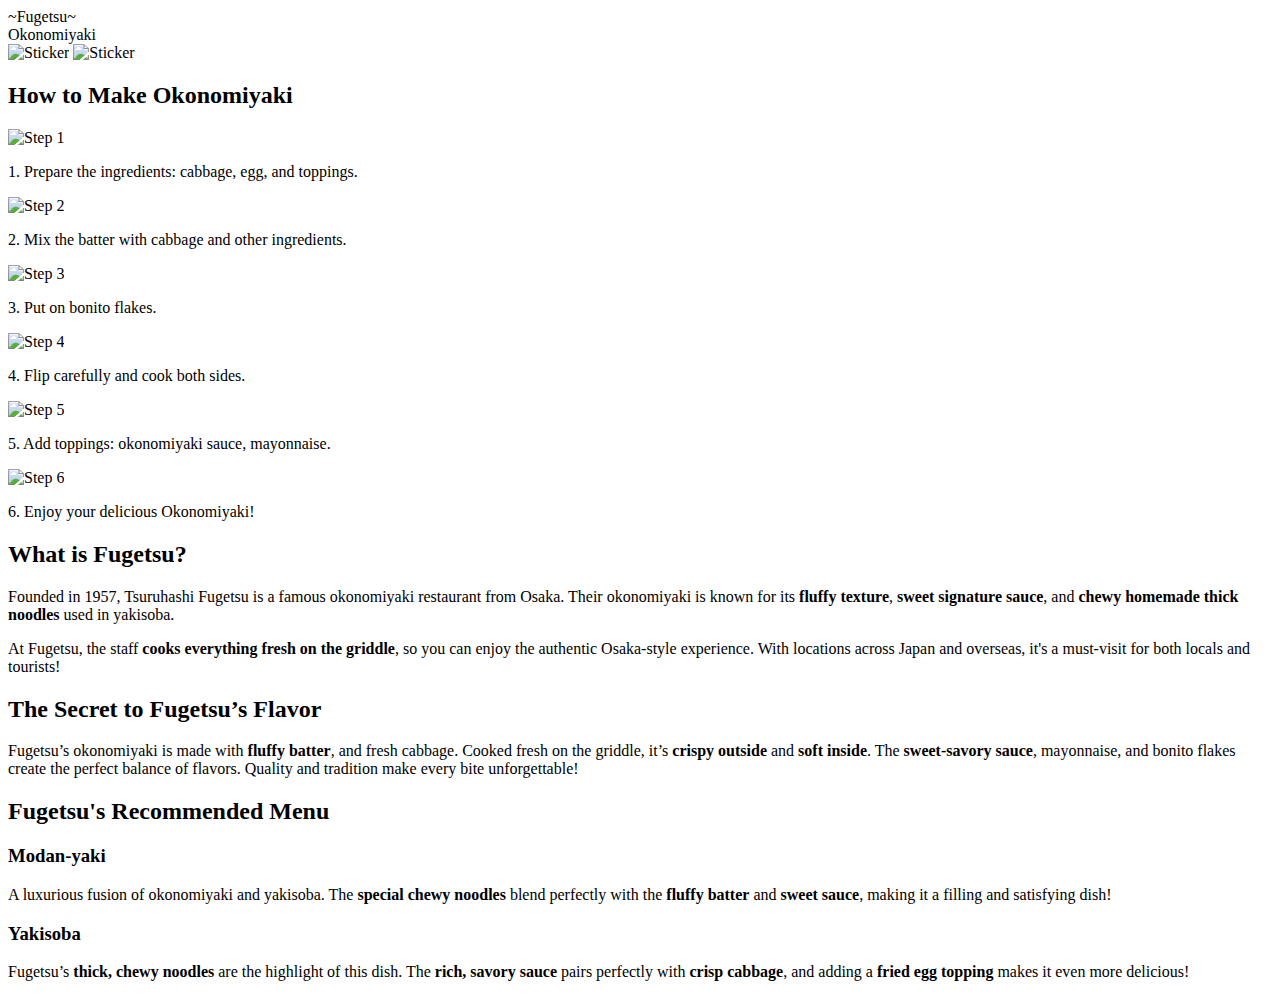
==== index.html @ df349c05 "Create index.html" ====
<!DOCTYPE html>
<html lang="en">
<head>
    <meta charset="UTF-8">
    <meta name="viewport" content="width=device-width, initial-scale=1.0">
    <title>Fugetsu - Okonomiyaki</title>
    <link rel="stylesheet" href="styles.css"> <!-- 外部CSSを読み込む -->
</head>
<body>
    <div class="container">
        <!-- ヘッダー -->
        <div class="html">
            <div class="title">~Fugetsu~</div>
            <div class="subtitle">Okonomiyaki</div>
            <img src="image.png" alt="Sticker" class="sticker">
            <img src="image copy 5.png" alt="Sticker" class="sticker-left">
        </div>

        <!-- 背景画像エリア -->
        <div class="css"></div>

        <!-- 作り方の説明 -->
        <div class="js">
            <h2>How to Make Okonomiyaki</h2>
            <div class="steps">
                <div class="step">
                    <img src="step1.jpg" alt="Step 1">
                    <p>1. Prepare the ingredients: cabbage, egg, and toppings.</p>
                </div>
                <div class="step">
                    <img src="step2.jpg" alt="Step 2">
                    <p>2. Mix the batter with cabbage and other ingredients.</p>
                </div>
                <div class="step">
                    <img src="step3.jpg" alt="Step 3">
                    <p>3. Put on bonito flakes.</p>
                </div>
                <div class="step">
                    <img src="step4.jpg" alt="Step 4">
                    <p>4. Flip carefully and cook both sides.</p>
                </div>
                <div class="step">
                    <img src="step5.jpg" alt="Step 5">
                    <p>5. Add toppings: okonomiyaki sauce, mayonnaise.</p>
                </div>
                <div class="step">
                    <img src="step6.jpg" alt="Step 6">
                    <p>6. Enjoy your delicious Okonomiyaki!</p>
                </div>
            </div>
        </div>

        <!-- Fugetsuの紹介 -->
        <div class="preview">
            <h2>What is Fugetsu?</h2>
            <p>
                Founded in 1957, Tsuruhashi Fugetsu is a famous okonomiyaki restaurant from Osaka. 
                Their okonomiyaki is known for its <strong>fluffy texture</strong>, <strong>sweet signature sauce</strong>, and 
                <strong>chewy homemade thick noodles</strong> used in yakisoba.
            </p>
            <p>
                At Fugetsu, the staff <strong>cooks everything fresh on the griddle</strong>, so you can enjoy the authentic Osaka-style experience. 
                With locations across Japan and overseas, it's a must-visit for both locals and tourists!
            </p>
        </div>

        <!-- 風月の味の秘密 -->
        <div class="column2">
            <h2>The Secret to Fugetsu’s Flavor</h2>
            <p>Fugetsu’s okonomiyaki is made with <strong>fluffy batter</strong>, and fresh cabbage.
            Cooked fresh on the griddle, it’s <strong>crispy outside</strong> and <strong>soft inside</strong>. 
            The <strong>sweet-savory sauce</strong>, mayonnaise, and bonito flakes create the perfect balance of flavors. 
            Quality and tradition make every bite unforgettable!</p>
        </div>

        <!-- おすすめメニュー -->
        <div class="column3">
            <h2>Fugetsu's Recommended Menu</h2>

            <h3>Modan-yaki</h3>
            <p>
                A luxurious fusion of okonomiyaki and yakisoba. The <strong>special chewy noodles</strong> blend perfectly 
                with the <strong>fluffy batter</strong> and <strong>sweet sauce</strong>, making it a filling and satisfying dish!
            </p>

            <h3>Yakisoba</h3>
            <p>
                Fugetsu’s <strong>thick, chewy noodles</strong> are the highlight of this dish. The 
                <strong>rich, savory sauce</strong> pairs perfectly with <strong>crisp cabbage</strong>, and adding a 
                <strong>fried egg topping</strong> makes it even more delicious!
            </p>
        </div>
    </div>
</body>
</html>
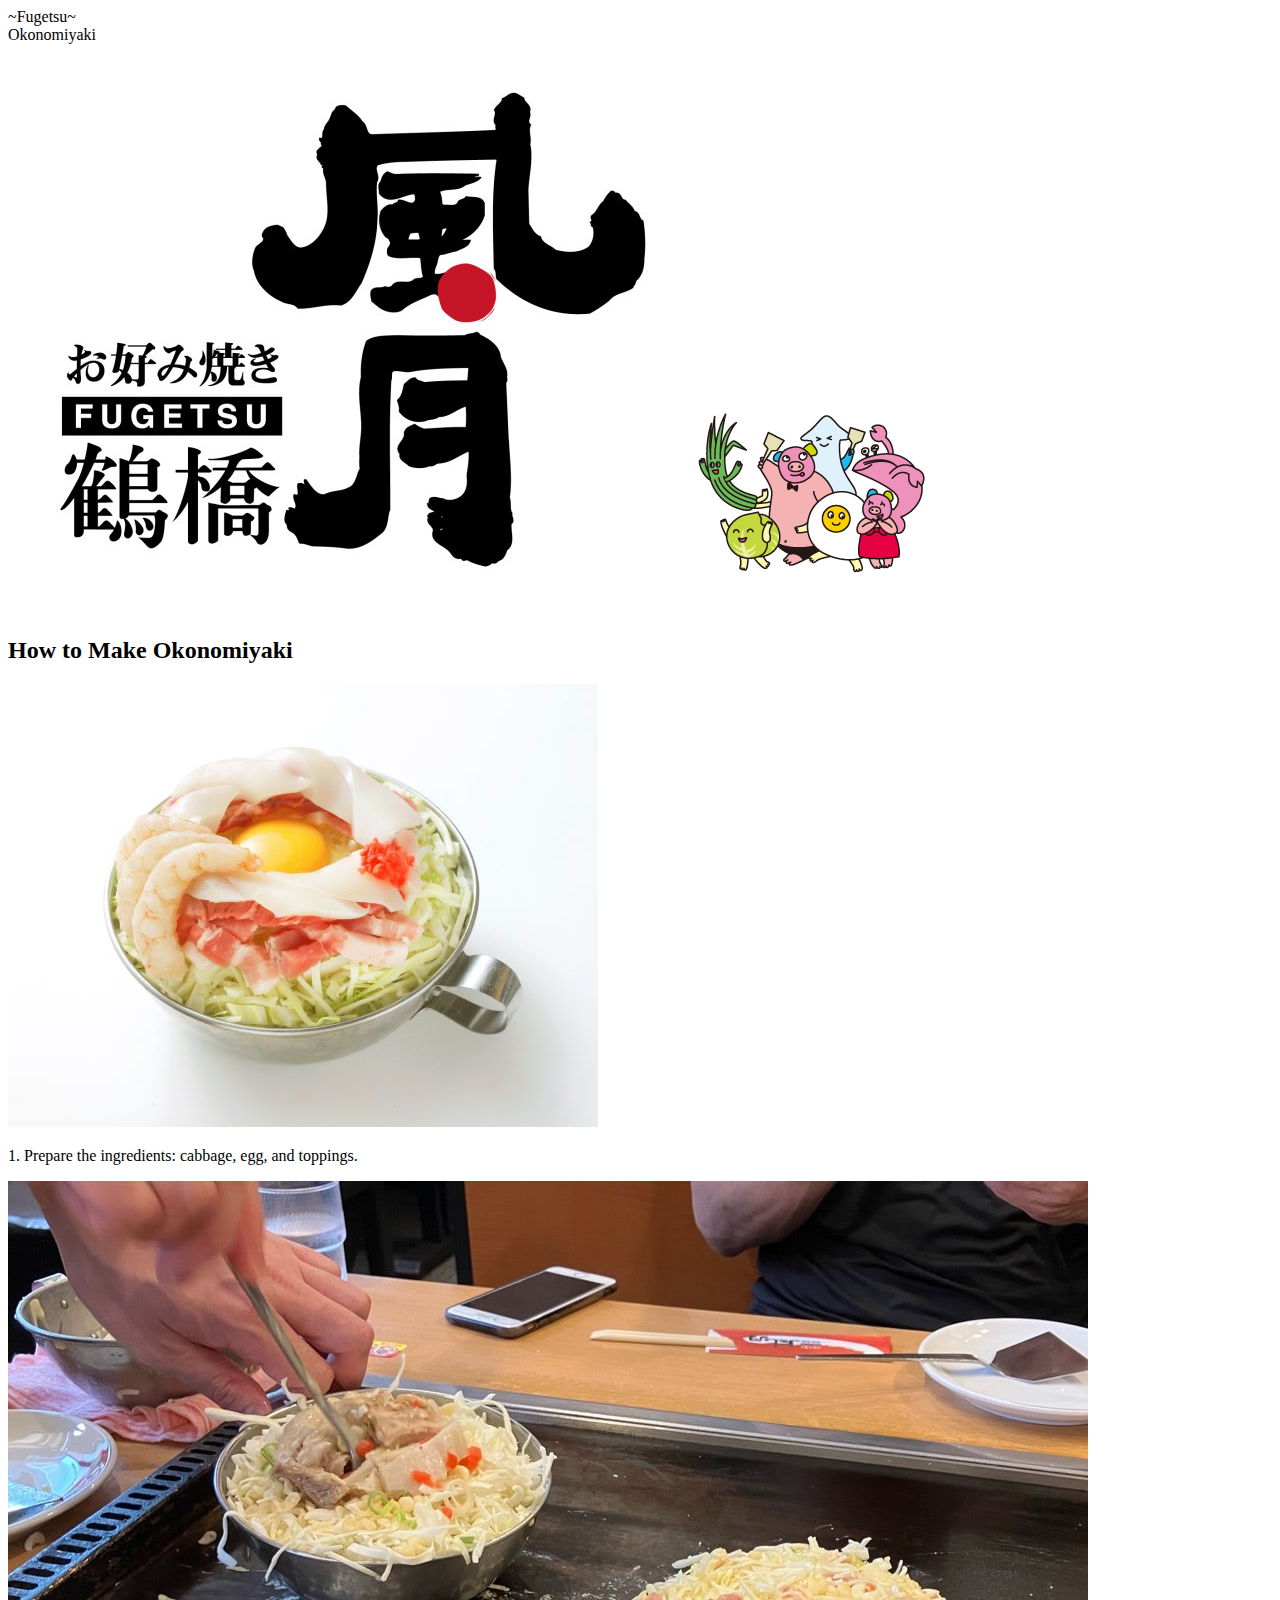
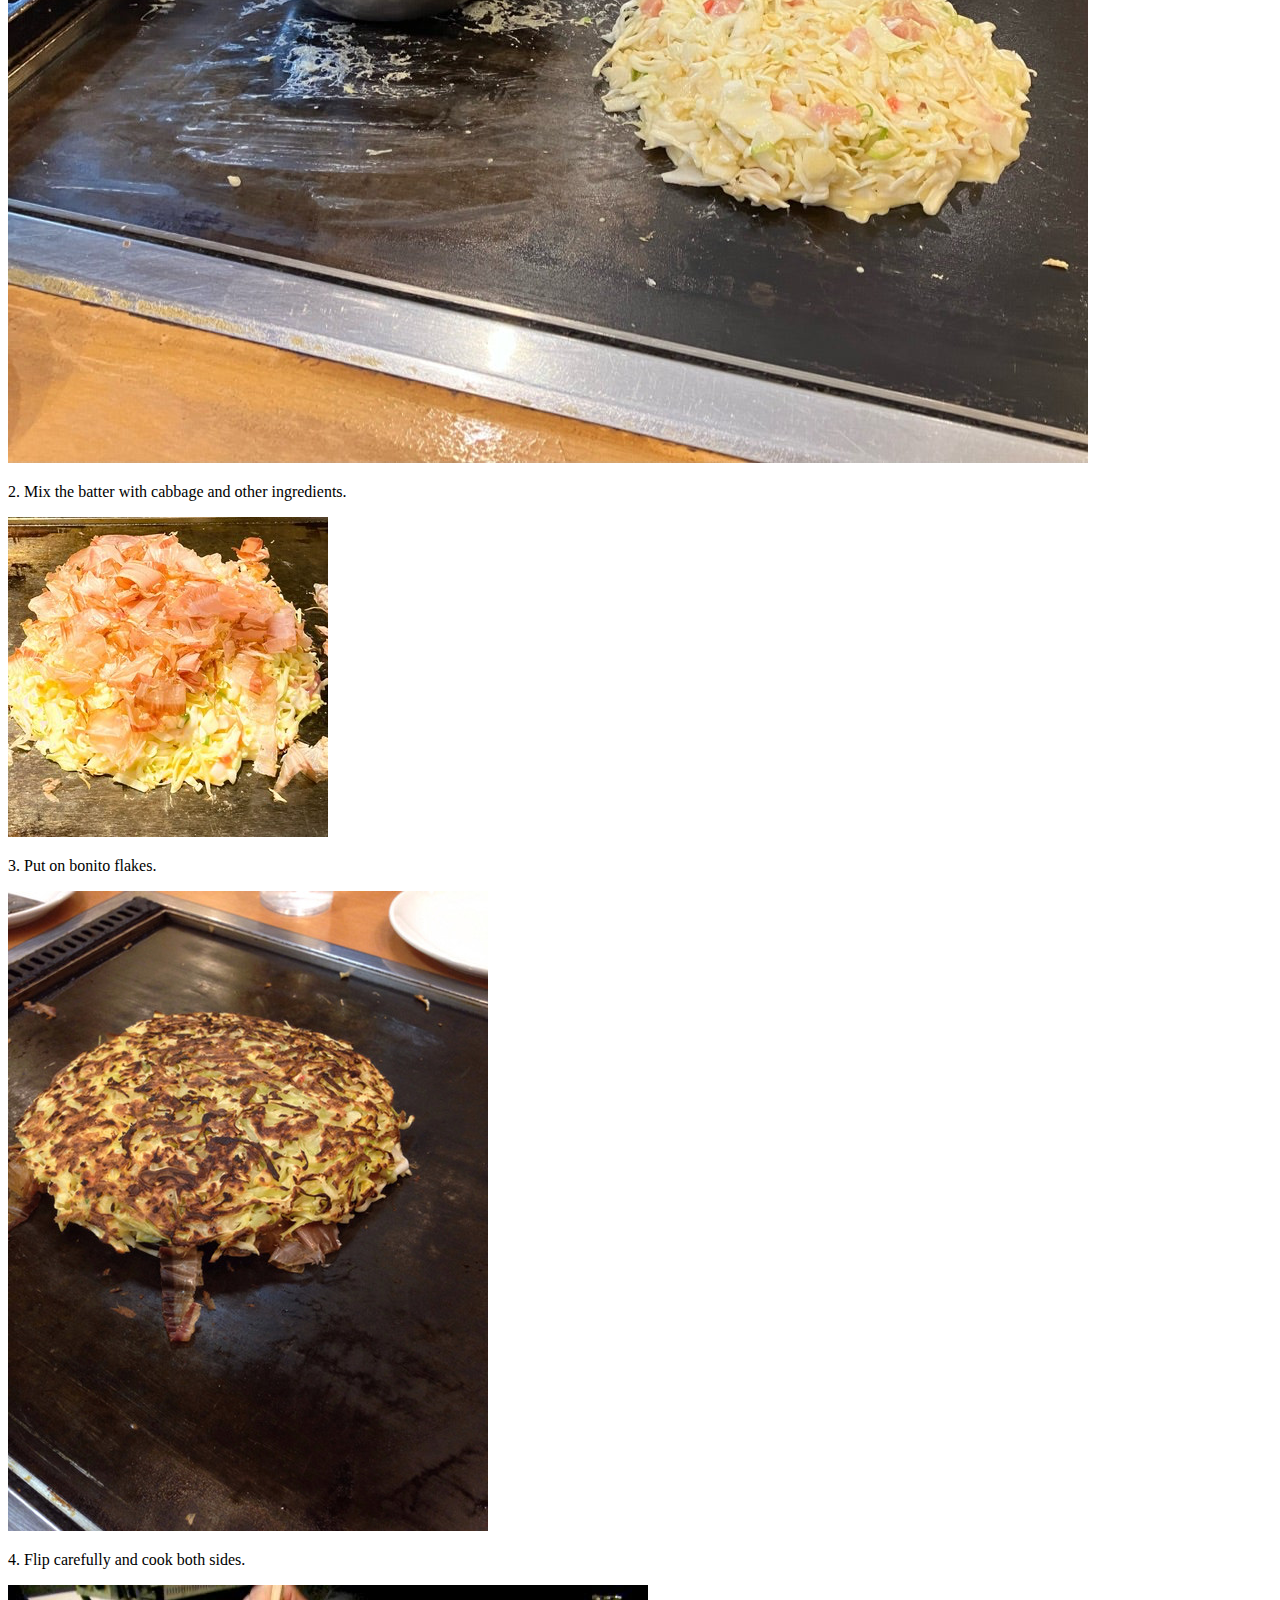
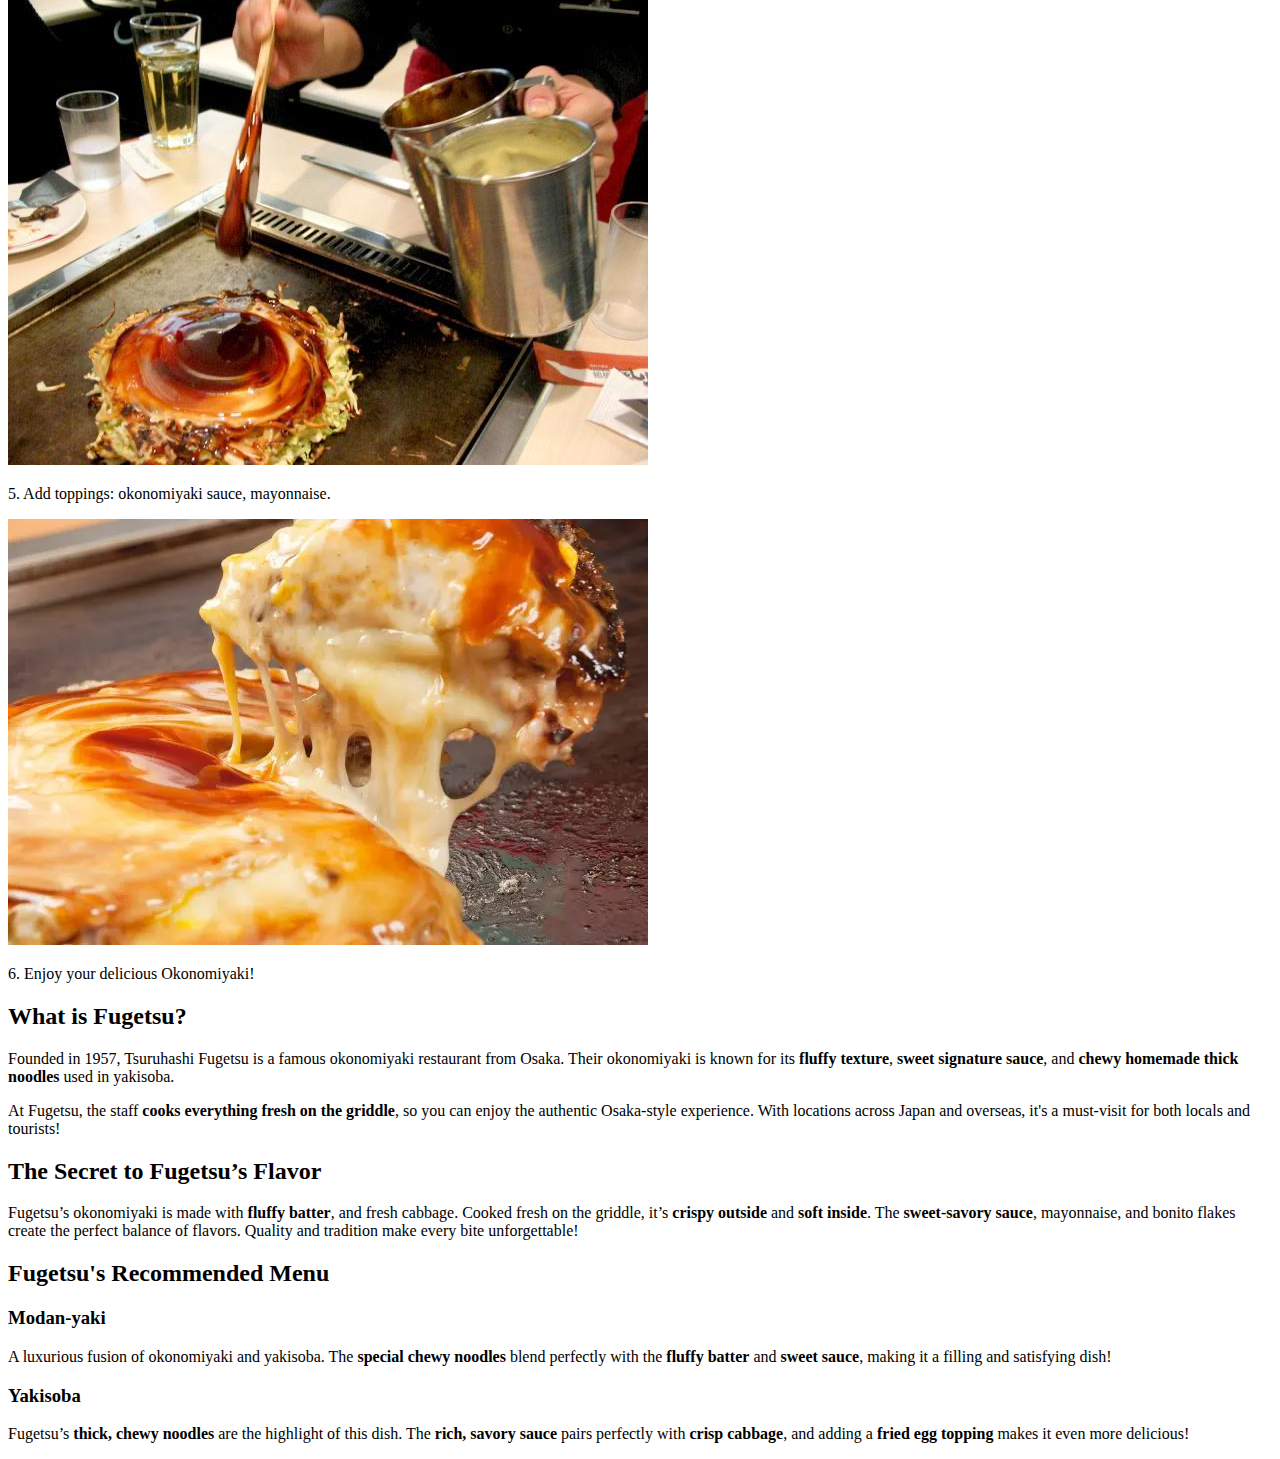
==== commit 3386a9ac: "Update index.html" ====
--- a/index.html
+++ b/index.html
@@ -3,23 +3,19 @@
 <head>
     <meta charset="UTF-8">
     <meta name="viewport" content="width=device-width, initial-scale=1.0">
-    <title>Fugetsu - Okonomiyaki</title>
-    <link rel="stylesheet" href="styles.css"> <!-- 外部CSSを読み込む -->
+    <title>Document</title>
 </head>
 <body>
     <div class="container">
-        <!-- ヘッダー -->
         <div class="html">
             <div class="title">~Fugetsu~</div>
             <div class="subtitle">Okonomiyaki</div>
             <img src="image.png" alt="Sticker" class="sticker">
             <img src="image copy 5.png" alt="Sticker" class="sticker-left">
         </div>
-
-        <!-- 背景画像エリア -->
+        
+          
         <div class="css"></div>
-
-        <!-- 作り方の説明 -->
         <div class="js">
             <h2>How to Make Okonomiyaki</h2>
             <div class="steps">
@@ -49,8 +45,8 @@
                 </div>
             </div>
         </div>
-
-        <!-- Fugetsuの紹介 -->
+        
+        
         <div class="preview">
             <h2>What is Fugetsu?</h2>
             <p>
@@ -64,7 +60,6 @@
             </p>
         </div>
 
-        <!-- 風月の味の秘密 -->
         <div class="column2">
             <h2>The Secret to Fugetsu’s Flavor</h2>
             <p>Fugetsu’s okonomiyaki is made with <strong>fluffy batter</strong>, and fresh cabbage.
@@ -72,24 +67,26 @@
             The <strong>sweet-savory sauce</strong>, mayonnaise, and bonito flakes create the perfect balance of flavors. 
             Quality and tradition make every bite unforgettable!</p>
         </div>
-
-        <!-- おすすめメニュー -->
+        
         <div class="column3">
             <h2>Fugetsu's Recommended Menu</h2>
-
-            <h3>Modan-yaki</h3>
+        
+            <h3>Modan-yaki </h3>
             <p>
                 A luxurious fusion of okonomiyaki and yakisoba. The <strong>special chewy noodles</strong> blend perfectly 
                 with the <strong>fluffy batter</strong> and <strong>sweet sauce</strong>, making it a filling and satisfying dish!
             </p>
-
-            <h3>Yakisoba</h3>
+        
+            <h3>Yakisoba </h3>
             <p>
                 Fugetsu’s <strong>thick, chewy noodles</strong> are the highlight of this dish. The 
                 <strong>rich, savory sauce</strong> pairs perfectly with <strong>crisp cabbage</strong>, and adding a 
                 <strong>fried egg topping</strong> makes it even more delicious!
             </p>
         </div>
+        
+         
     </div>
+    
 </body>
 </html>
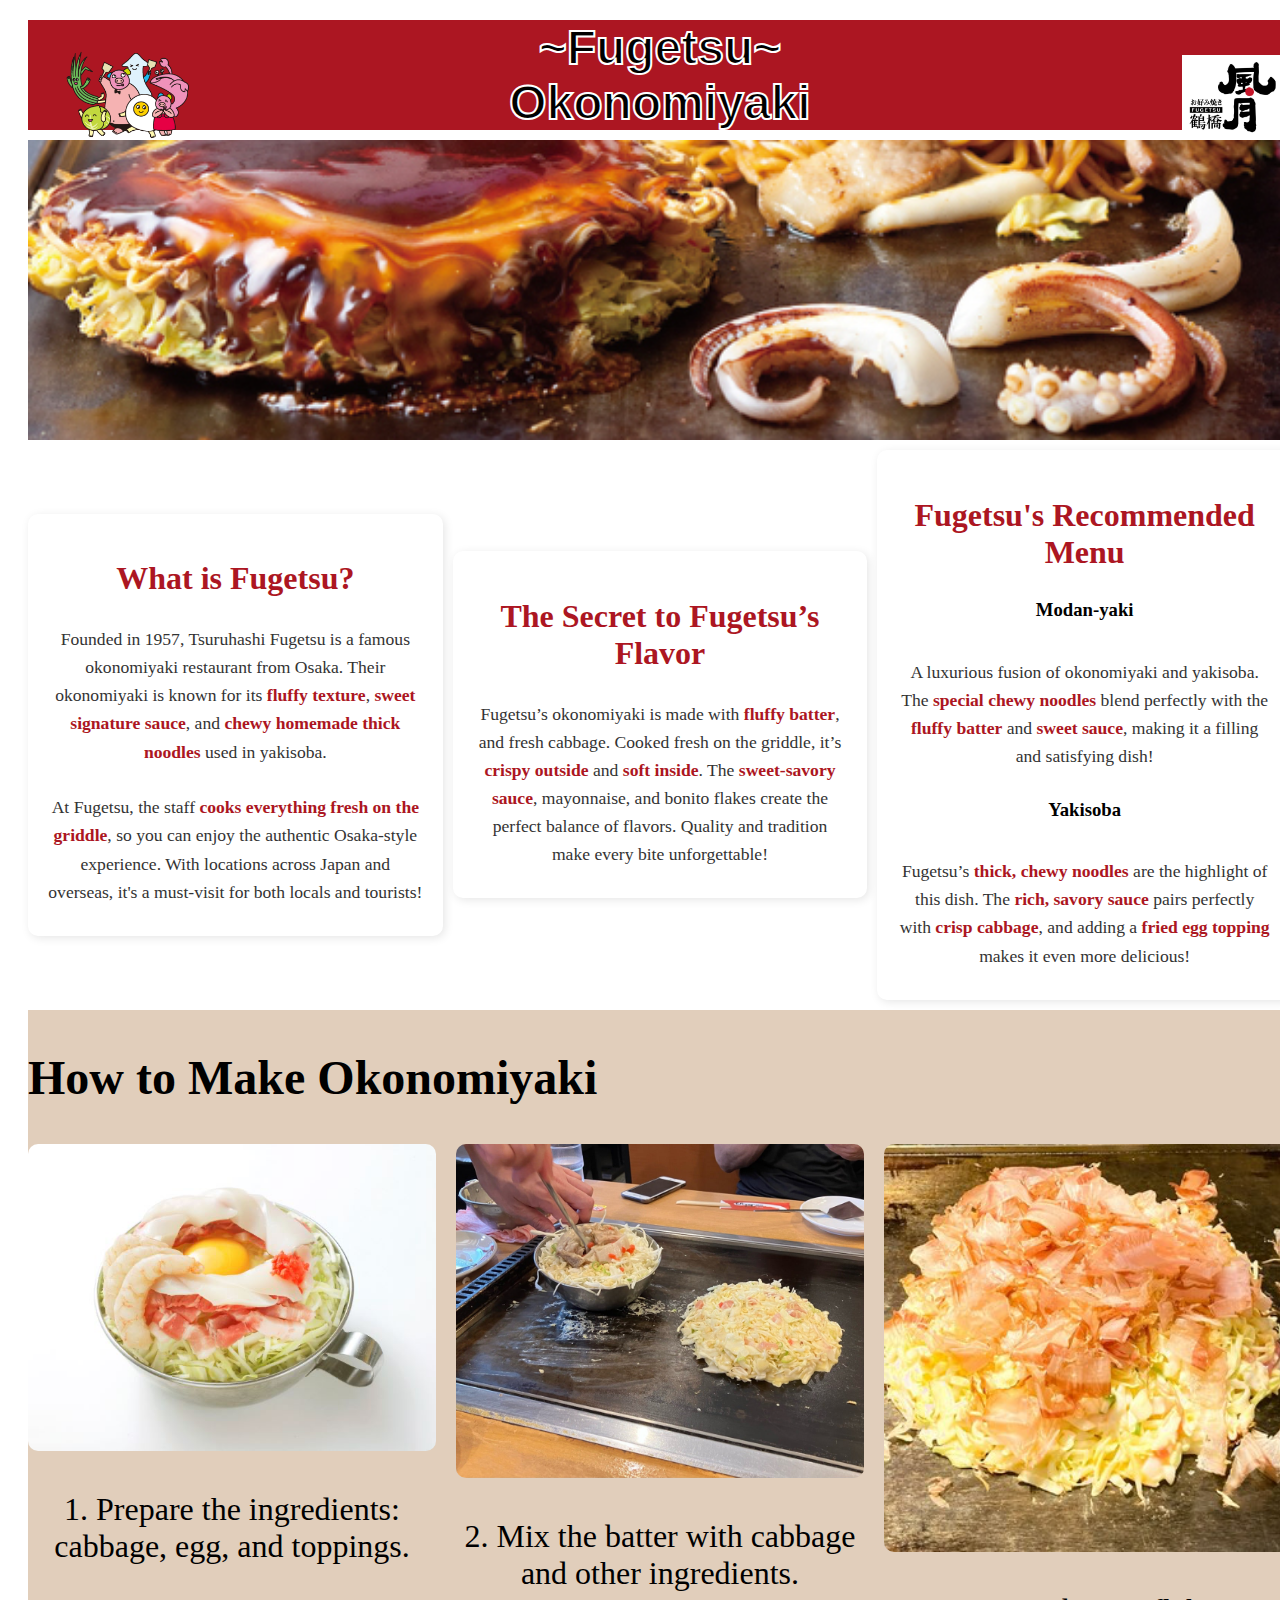
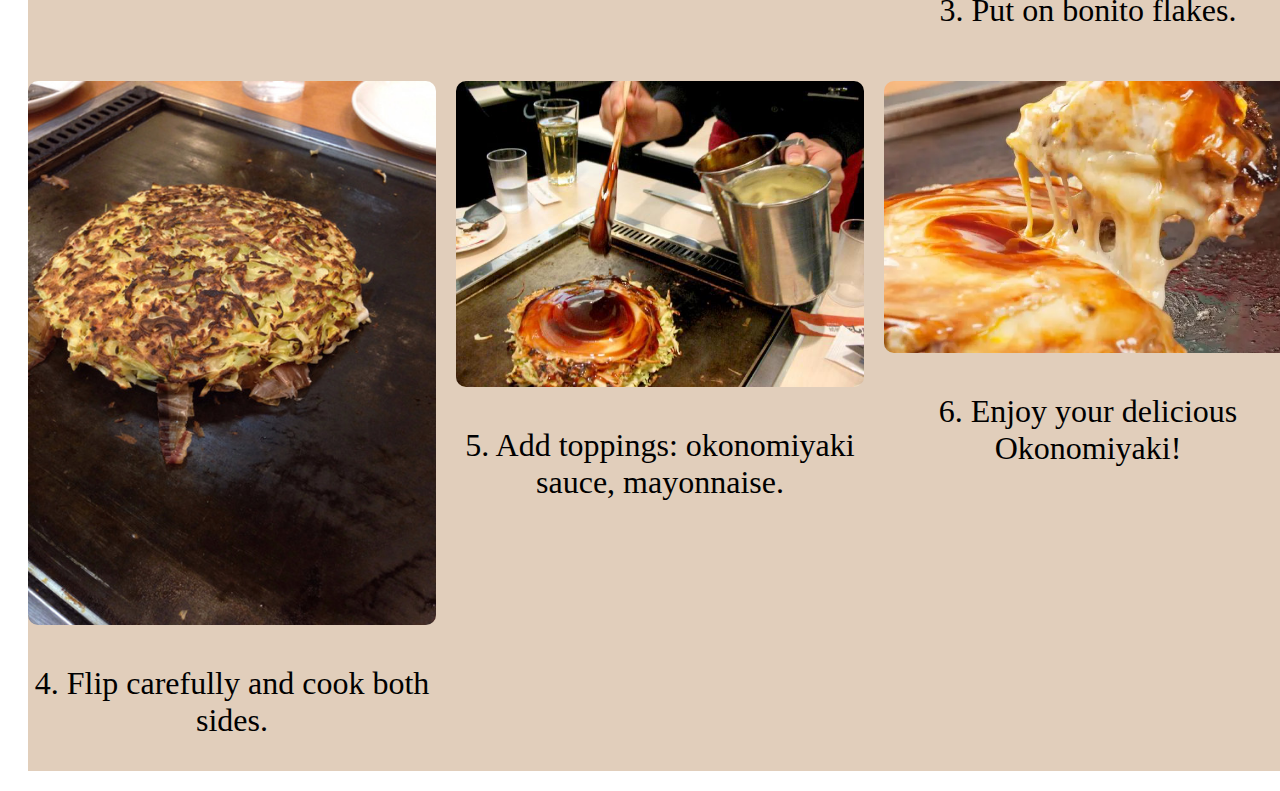
==== commit ef73c7d8: "Update index.html" ====
--- a/index.html
+++ b/index.html
@@ -1,92 +1,89 @@
-<!DOCTYPE html>
-<html lang="en">
-<head>
-    <meta charset="UTF-8">
-    <meta name="viewport" content="width=device-width, initial-scale=1.0">
-    <title>Document</title>
-</head>
-<body>
-    <div class="container">
-        <div class="html">
-            <div class="title">~Fugetsu~</div>
-            <div class="subtitle">Okonomiyaki</div>
-            <img src="image.png" alt="Sticker" class="sticker">
-            <img src="image copy 5.png" alt="Sticker" class="sticker-left">
-        </div>
-        
-          
-        <div class="css"></div>
-        <div class="js">
-            <h2>How to Make Okonomiyaki</h2>
-            <div class="steps">
-                <div class="step">
-                    <img src="step1.jpg" alt="Step 1">
-                    <p>1. Prepare the ingredients: cabbage, egg, and toppings.</p>
-                </div>
-                <div class="step">
-                    <img src="step2.jpg" alt="Step 2">
-                    <p>2. Mix the batter with cabbage and other ingredients.</p>
-                </div>
-                <div class="step">
-                    <img src="step3.jpg" alt="Step 3">
-                    <p>3. Put on bonito flakes.</p>
-                </div>
-                <div class="step">
-                    <img src="step4.jpg" alt="Step 4">
-                    <p>4. Flip carefully and cook both sides.</p>
-                </div>
-                <div class="step">
-                    <img src="step5.jpg" alt="Step 5">
-                    <p>5. Add toppings: okonomiyaki sauce, mayonnaise.</p>
-                </div>
-                <div class="step">
-                    <img src="step6.jpg" alt="Step 6">
-                    <p>6. Enjoy your delicious Okonomiyaki!</p>
-                </div>
-            </div>
-        </div>
-        
-        
-        <div class="preview">
-            <h2>What is Fugetsu?</h2>
-            <p>
-                Founded in 1957, Tsuruhashi Fugetsu is a famous okonomiyaki restaurant from Osaka. 
-                Their okonomiyaki is known for its <strong>fluffy texture</strong>, <strong>sweet signature sauce</strong>, and 
-                <strong>chewy homemade thick noodles</strong> used in yakisoba.
-            </p>
-            <p>
-                At Fugetsu, the staff <strong>cooks everything fresh on the griddle</strong>, so you can enjoy the authentic Osaka-style experience. 
-                With locations across Japan and overseas, it's a must-visit for both locals and tourists!
-            </p>
-        </div>
-
-        <div class="column2">
-            <h2>The Secret to Fugetsu’s Flavor</h2>
-            <p>Fugetsu’s okonomiyaki is made with <strong>fluffy batter</strong>, and fresh cabbage.
-            Cooked fresh on the griddle, it’s <strong>crispy outside</strong> and <strong>soft inside</strong>. 
-            The <strong>sweet-savory sauce</strong>, mayonnaise, and bonito flakes create the perfect balance of flavors. 
-            Quality and tradition make every bite unforgettable!</p>
-        </div>
-        
-        <div class="column3">
-            <h2>Fugetsu's Recommended Menu</h2>
-        
-            <h3>Modan-yaki </h3>
-            <p>
-                A luxurious fusion of okonomiyaki and yakisoba. The <strong>special chewy noodles</strong> blend perfectly 
-                with the <strong>fluffy batter</strong> and <strong>sweet sauce</strong>, making it a filling and satisfying dish!
-            </p>
-        
-            <h3>Yakisoba </h3>
-            <p>
-                Fugetsu’s <strong>thick, chewy noodles</strong> are the highlight of this dish. The 
-                <strong>rich, savory sauce</strong> pairs perfectly with <strong>crisp cabbage</strong>, and adding a 
-                <strong>fried egg topping</strong> makes it even more delicious!
-            </p>
-        </div>
-        
-         
-    </div>
-    
-</body>
-</html>
+<!DOCTYPE html>
+<html lang="en">
+<head>
+    <meta charset="UTF-8">
+    <meta name="viewport" content="width=device-width, initial-scale=1.0">
+    <title>Fugetsu - Okonomiyaki</title>
+    <link rel="stylesheet" href="./styles.css">
+</head>
+<body>
+    <div class="container">
+        <div class="html">
+            <div class="title">~Fugetsu~</div>
+            <div class="subtitle">Okonomiyaki</div>
+            <img src="image.png" alt="Sticker" class="sticker">
+            <img src="image copy 5.png" alt="Sticker" class="sticker-left">
+        </div>
+        
+        <div class="css"></div>
+
+        <div class="js">
+            <h2>How to Make Okonomiyaki</h2>
+            <div class="steps">
+                <div class="step">
+                    <img src="step1.jpg" alt="Step 1">
+                    <p>1. Prepare the ingredients: cabbage, egg, and toppings.</p>
+                </div>
+                <div class="step">
+                    <img src="step2.jpg" alt="Step 2">
+                    <p>2. Mix the batter with cabbage and other ingredients.</p>
+                </div>
+                <div class="step">
+                    <img src="step3.jpg" alt="Step 3">
+                    <p>3. Put on bonito flakes.</p>
+                </div>
+                <div class="step">
+                    <img src="step4.jpg" alt="Step 4">
+                    <p>4. Flip carefully and cook both sides.</p>
+                </div>
+                <div class="step">
+                    <img src="step5.jpg" alt="Step 5">
+                    <p>5. Add toppings: okonomiyaki sauce, mayonnaise.</p>
+                </div>
+                <div class="step">
+                    <img src="step6.jpg" alt="Step 6">
+                    <p>6. Enjoy your delicious Okonomiyaki!</p>
+                </div>
+            </div>
+        </div>
+
+        <div class="preview">
+            <h2>What is Fugetsu?</h2>
+            <p>
+                Founded in 1957, Tsuruhashi Fugetsu is a famous okonomiyaki restaurant from Osaka. 
+                Their okonomiyaki is known for its <strong>fluffy texture</strong>, <strong>sweet signature sauce</strong>, and 
+                <strong>chewy homemade thick noodles</strong> used in yakisoba.
+            </p>
+            <p>
+                At Fugetsu, the staff <strong>cooks everything fresh on the griddle</strong>, so you can enjoy the authentic Osaka-style experience. 
+                With locations across Japan and overseas, it's a must-visit for both locals and tourists!
+            </p>
+        </div>
+
+        <div class="column2">
+            <h2>The Secret to Fugetsu’s Flavor</h2>
+            <p>Fugetsu’s okonomiyaki is made with <strong>fluffy batter</strong>, and fresh cabbage.
+            Cooked fresh on the griddle, it’s <strong>crispy outside</strong> and <strong>soft inside</strong>. 
+            The <strong>sweet-savory sauce</strong>, mayonnaise, and bonito flakes create the perfect balance of flavors. 
+            Quality and tradition make every bite unforgettable!</p>
+        </div>
+
+        <div class="column3">
+            <h2>Fugetsu's Recommended Menu</h2>
+        
+            <h3>Modan-yaki </h3>
+            <p>
+                A luxurious fusion of okonomiyaki and yakisoba. The <strong>special chewy noodles</strong> blend perfectly 
+                with the <strong>fluffy batter</strong> and <strong>sweet sauce</strong>, making it a filling and satisfying dish!
+            </p>
+        
+            <h3>Yakisoba </h3>
+            <p>
+                Fugetsu’s <strong>thick, chewy noodles</strong> are the highlight of this dish. The 
+                <strong>rich, savory sauce</strong> pairs perfectly with <strong>crisp cabbage</strong>, and adding a 
+                <strong>fried egg topping</strong> makes it even more delicious!
+            </p>
+        </div>
+    </div>
+</body>
+</html>
--- a/styles.css
+++ b/styles.css
@@ -0,0 +1,144 @@
+/* General Layout for the Page */
+.container {
+    display: grid;
+    width: 100%;
+    grid-template-columns: repeat(3, 1fr);
+    grid-template-rows: 110px 300px 1fr auto;
+    grid-template-areas: 
+        "header header header"
+        "css css css"
+        "preview column2 column3"
+        "js js js";
+    column-gap: 10px;
+    row-gap: 10px;
+    text-align: left;
+    margin: 10px;
+    padding: 10px;
+    font-family: "Times New Roman", serif;
+}
+
+/* Header Section */
+.html {
+    grid-area: header;
+    background-color: #ac1622;
+    font-size: 3em;
+    font-weight: 700;
+    color: black;
+    -webkit-text-stroke: 2px white;
+    text-align: center;
+    font-family: "Impact", sans-serif;
+    position: relative;
+}
+
+/* Sticky Stickers */
+.sticker {
+    width: 100px;
+    height: auto;
+    position: absolute;
+    top: 35px;
+    right: 10px;
+}
+
+.sticker-left {
+    width: 130px;
+    height: 130px;
+    position: absolute;
+    top: 10px;
+    left: 35px;
+}
+
+/* CSS Section */
+.css {
+    grid-area: css;
+    background-image: url('image copy 4.png');
+    background-size: cover;
+    background-position: center bottom;
+    background-repeat: no-repeat;
+}
+
+/* JavaScript Section */
+.js {
+    grid-area: js;
+    background-color: rgb(225, 206, 187);
+    font-size: 2em;
+}
+
+/* Steps Section */
+.steps {
+    display: grid;
+    grid-template-columns: repeat(3, 1fr);
+    grid-template-rows: repeat(2, auto);
+    gap: 20px;
+    text-align: center;
+}
+
+.step img {
+    width: 100%;
+    height: auto;
+    object-fit: cover;
+    border-radius: 10px;
+}
+
+/* Preview Section */
+.preview {
+    background-color: #fff;
+    padding: 20px;
+    border-radius: 10px;
+    box-shadow: 2px 2px 10px rgba(0, 0, 0, 0.1);
+    text-align: center;
+    max-width: 600px;
+    margin: auto;
+    display: flex;
+    flex-direction: column;
+    justify-content: space-between;
+}
+
+.preview h2 {
+    font-size: 2em;
+    font-weight: bold;
+    color: #ac1622;
+    margin-bottom: 10px;
+}
+
+.preview p {
+    font-size: 1.1em;
+    color: #333;
+    line-height: 1.6;
+    margin-bottom: 10px;
+}
+
+.preview strong {
+    color: #ac1622;
+}
+
+/* Column Section */
+.column2, .column3 {
+    background-color: #fff;
+    padding: 20px;
+    border-radius: 10px;
+    box-shadow: 2px 2px 10px rgba(0, 0, 0, 0.1);
+    text-align: center;
+    max-width: 600px;
+    margin: auto;
+    display: flex;
+    flex-direction: column;
+    justify-content: space-between;
+}
+
+.column2 h2, .column3 h2 {
+    font-size: 2em;
+    font-weight: bold;
+    color: #ac1622;
+    margin-bottom: 10px;
+}
+
+.column2 p, .column3 p {
+    font-size: 1.1em;
+    color: #333;
+    line-height: 1.6;
+    margin-bottom: 10px;
+}
+
+.column2 strong, .column3 strong {
+    color: #ac1622;
+}
